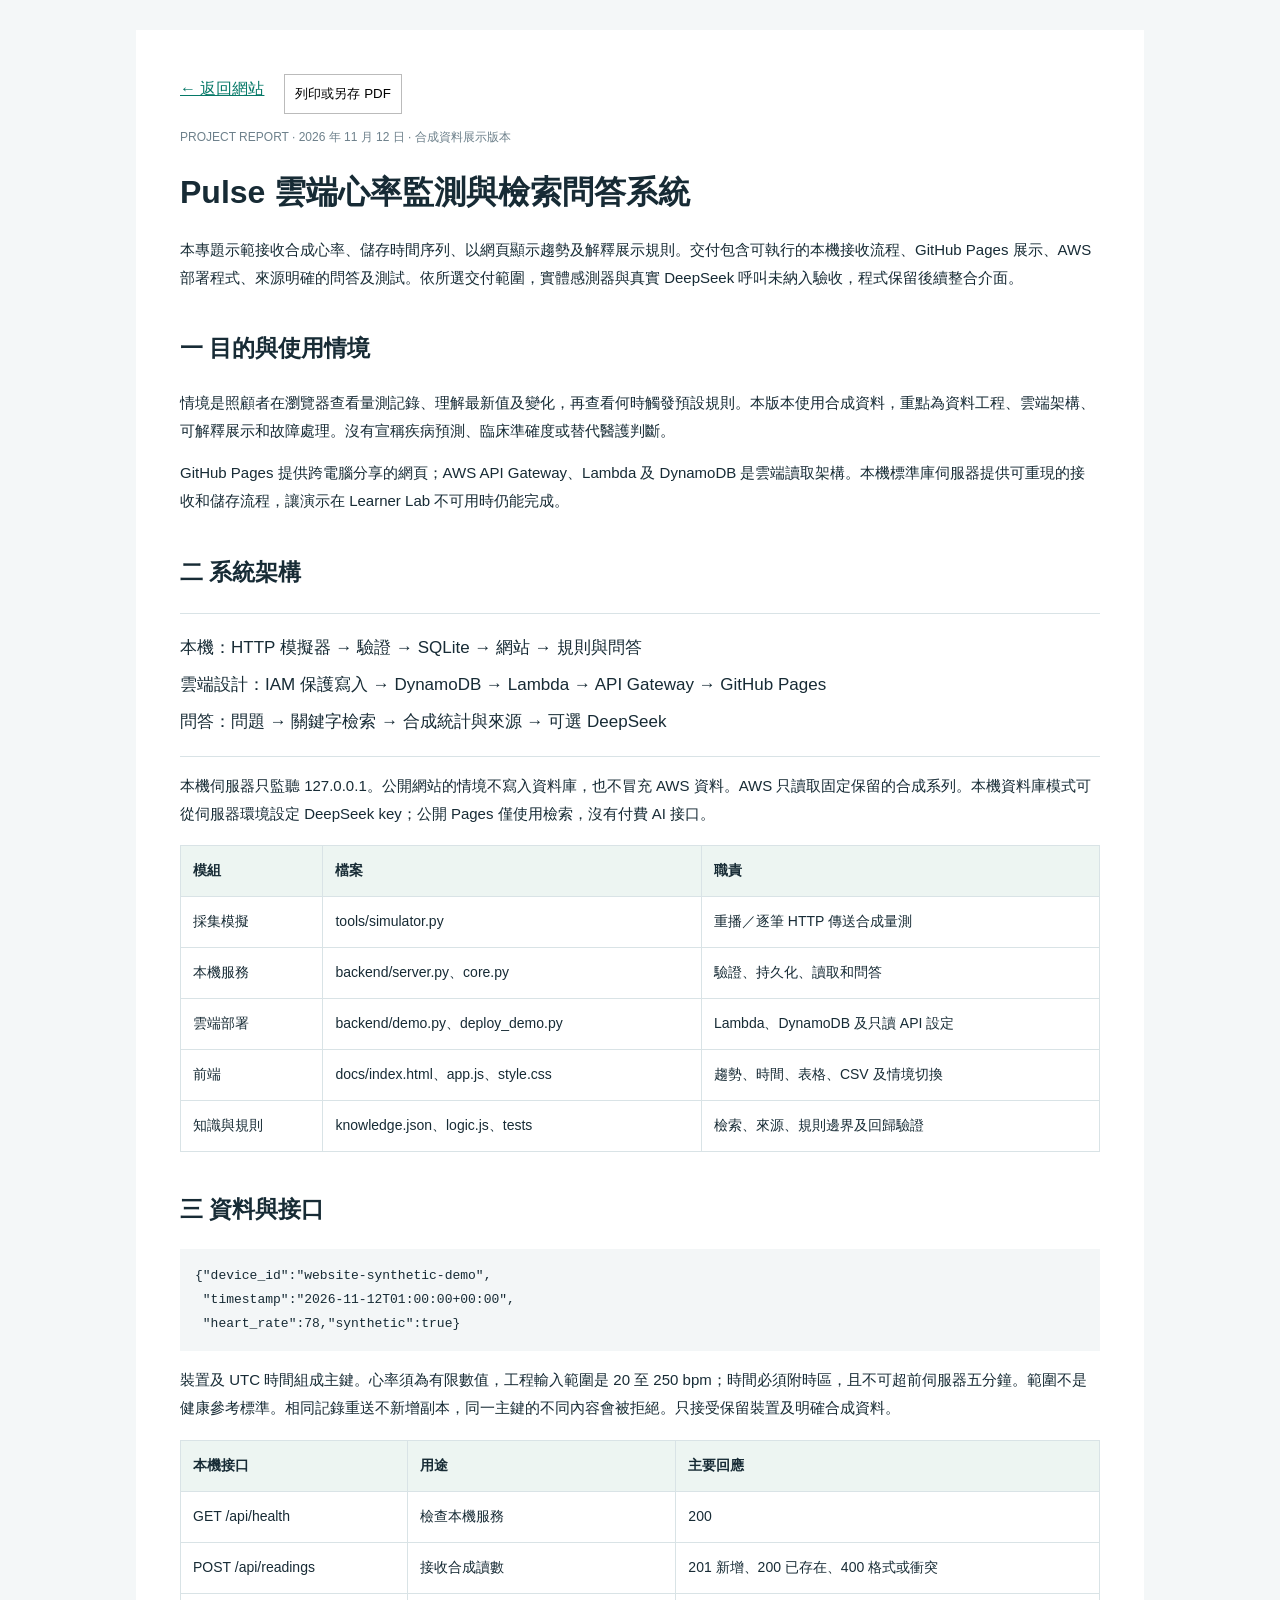
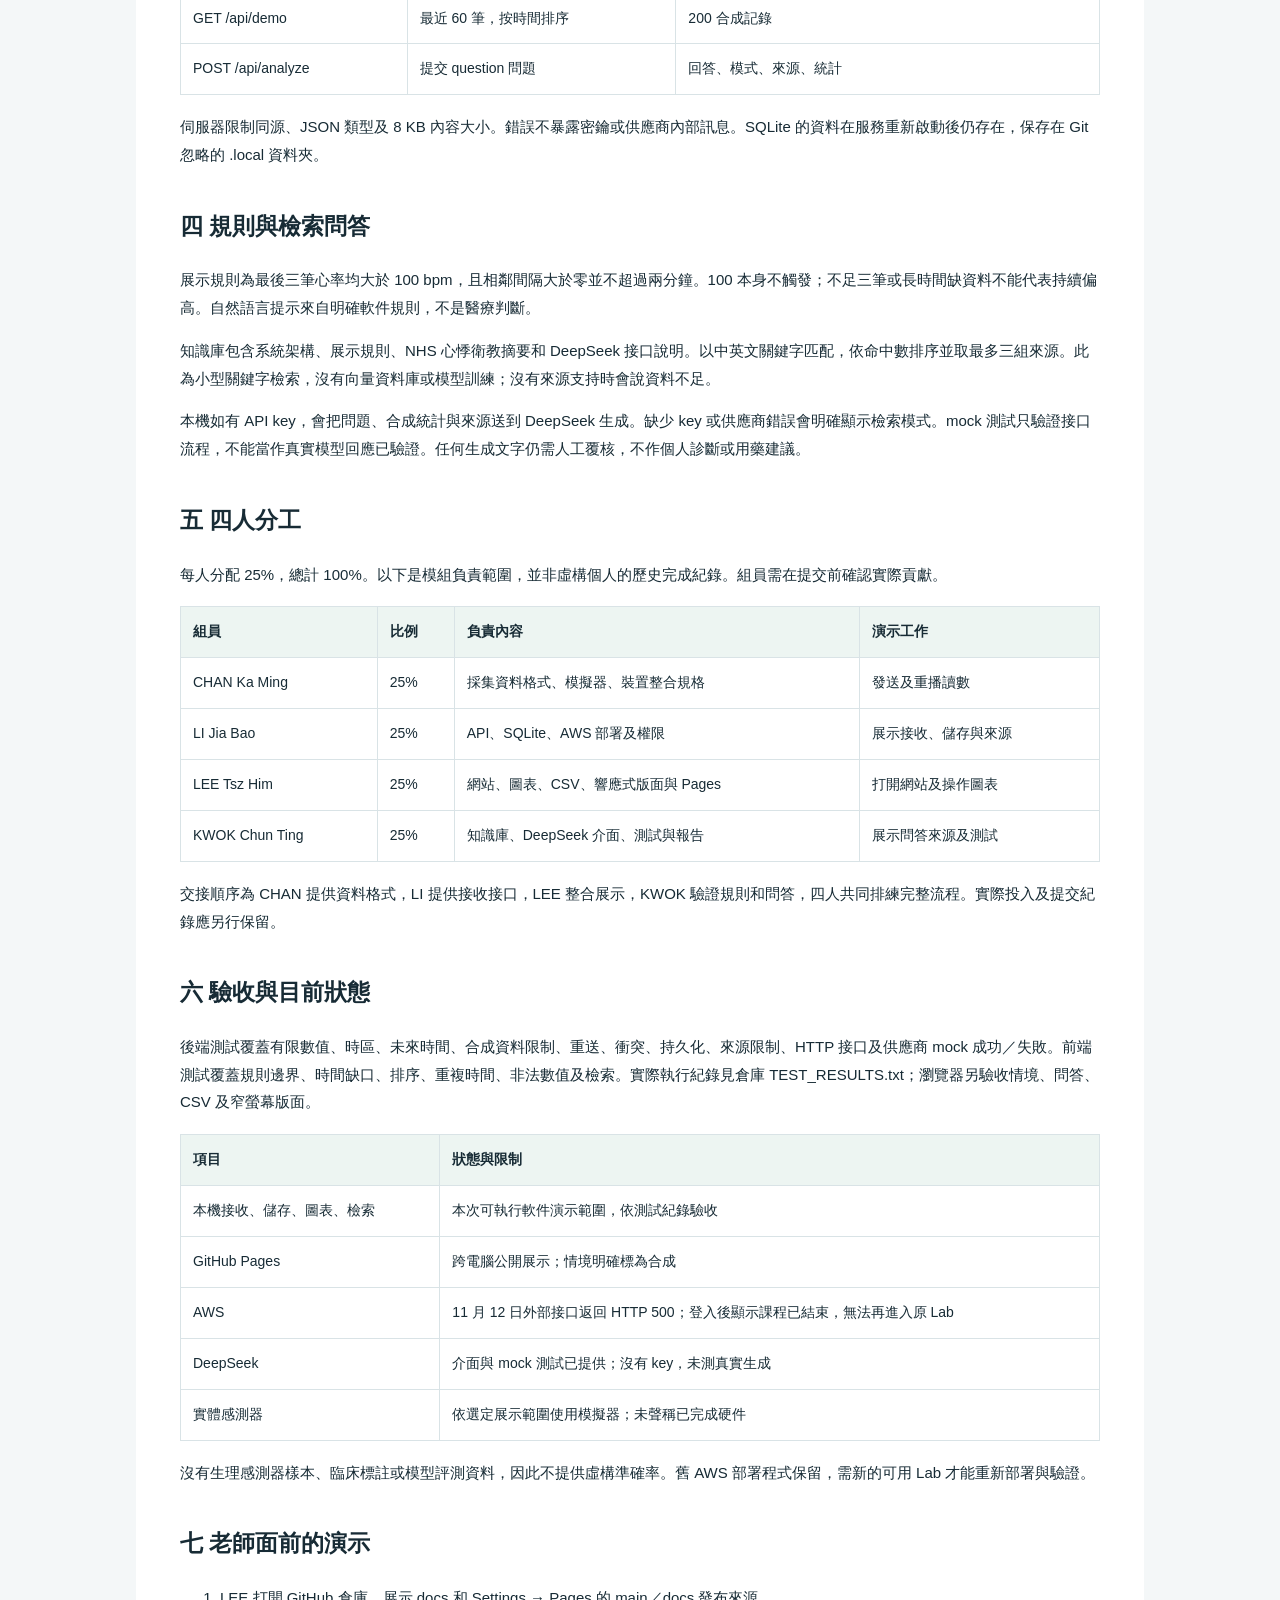
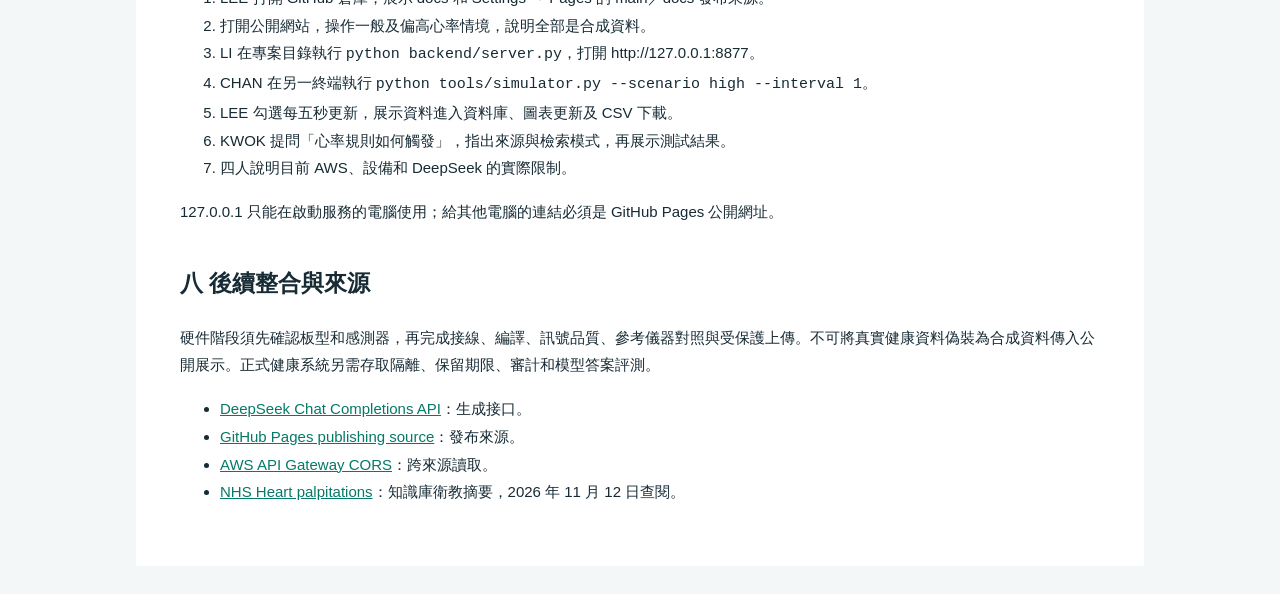
==== docs/report.html @ cf03d13d "Complete synthetic demo pipeline, retrieval assistant, tests and equal team allocation" ====
<!doctype html><html lang="zh-Hant"><head><meta charset="utf-8"><meta name="viewport" content="width=device-width,initial-scale=1"><title>Pulse 專題報告與四人分工</title><link rel="icon" href="favicon.svg"><style>
body{font-family:'Segoe UI','Microsoft JhengHei',sans-serif;color:#172b35;line-height:1.85;margin:0;background:#f4f7f8}main{max-width:920px;margin:30px auto;background:#fff;padding:44px}h1{font-size:32px;line-height:1.4}h2{font-size:23px;margin-top:36px}a{color:#067968}table{border-collapse:collapse;width:100%;font-size:14px;margin:18px 0}td,th{border:1px solid #d9e3e6;padding:12px;text-align:left;vertical-align:top}th{background:#edf5f2}pre{background:#f3f6f7;padding:15px;white-space:pre-wrap;overflow-wrap:anywhere}p,li{font-size:15px}.small{font-size:12px;color:#6d808b}.flow{font-size:17px;line-height:2.2;border-block:1px solid #d9e3e6;padding:15px 0}.actions{display:flex;gap:20px}button{padding:10px;border:1px solid #bbb;background:white;cursor:pointer}@media(max-width:600px){main{margin:0;padding:24px}table{font-size:12px}td,th{padding:7px}}@media print{body{background:white}main{margin:0;padding:0;max-width:none}.actions{display:none}h2,h3{break-after:avoid}tr,pre{break-inside:avoid}a{color:inherit}@page{size:A4;margin:18mm}}
</style></head><body><main><div class="actions"><a href="./">← 返回網站</a><button onclick="window.print()">列印或另存 PDF</button></div><p class="small">PROJECT REPORT · 2026 年 11 月 12 日 · 合成資料展示版本</p><h1>Pulse 雲端心率監測與檢索問答系統</h1><p>本專題示範接收合成心率、儲存時間序列、以網頁顯示趨勢及解釋展示規則。交付包含可執行的本機接收流程、GitHub Pages 展示、AWS 部署程式、來源明確的問答及測試。依所選交付範圍，實體感測器與真實 DeepSeek 呼叫未納入驗收，程式保留後續整合介面。</p>
<h2>一 目的與使用情境</h2><p>情境是照顧者在瀏覽器查看量測記錄、理解最新值及變化，再查看何時觸發預設規則。本版本使用合成資料，重點為資料工程、雲端架構、可解釋展示和故障處理。沒有宣稱疾病預測、臨床準確度或替代醫護判斷。</p><p>GitHub Pages 提供跨電腦分享的網頁；AWS API Gateway、Lambda 及 DynamoDB 是雲端讀取架構。本機標準庫伺服器提供可重現的接收和儲存流程，讓演示在 Learner Lab 不可用時仍能完成。</p>
<h2 id="architecture">二 系統架構</h2><div class="flow">本機：HTTP 模擬器 → 驗證 → SQLite → 網站 → 規則與問答<br>雲端設計：IAM 保護寫入 → DynamoDB → Lambda → API Gateway → GitHub Pages<br>問答：問題 → 關鍵字檢索 → 合成統計與來源 → 可選 DeepSeek</div><p>本機伺服器只監聽 127.0.0.1。公開網站的情境不寫入資料庫，也不冒充 AWS 資料。AWS 只讀取固定保留的合成系列。本機資料庫模式可從伺服器環境設定 DeepSeek key；公開 Pages 僅使用檢索，沒有付費 AI 接口。</p><table><thead><tr><th>模組</th><th>檔案</th><th>職責</th></tr></thead><tbody><tr><td>採集模擬</td><td>tools/simulator.py</td><td>重播／逐筆 HTTP 傳送合成量測</td></tr><tr><td>本機服務</td><td>backend/server.py、core.py</td><td>驗證、持久化、讀取和問答</td></tr><tr><td>雲端部署</td><td>backend/demo.py、deploy_demo.py</td><td>Lambda、DynamoDB 及只讀 API 設定</td></tr><tr><td>前端</td><td>docs/index.html、app.js、style.css</td><td>趨勢、時間、表格、CSV 及情境切換</td></tr><tr><td>知識與規則</td><td>knowledge.json、logic.js、tests</td><td>檢索、來源、規則邊界及回歸驗證</td></tr></tbody></table>
<h2>三 資料與接口</h2><pre>{"device_id":"website-synthetic-demo",
 "timestamp":"2026-11-12T01:00:00+00:00",
 "heart_rate":78,"synthetic":true}</pre><p>裝置及 UTC 時間組成主鍵。心率須為有限數值，工程輸入範圍是 20 至 250 bpm；時間必須附時區，且不可超前伺服器五分鐘。範圍不是健康參考標準。相同記錄重送不新增副本，同一主鍵的不同內容會被拒絕。只接受保留裝置及明確合成資料。</p><table><thead><tr><th>本機接口</th><th>用途</th><th>主要回應</th></tr></thead><tbody><tr><td>GET /api/health</td><td>檢查本機服務</td><td>200</td></tr><tr><td>POST /api/readings</td><td>接收合成讀數</td><td>201 新增、200 已存在、400 格式或衝突</td></tr><tr><td>GET /api/demo</td><td>最近 60 筆，按時間排序</td><td>200 合成記錄</td></tr><tr><td>POST /api/analyze</td><td>提交 question 問題</td><td>回答、模式、來源、統計</td></tr></tbody></table><p>伺服器限制同源、JSON 類型及 8 KB 內容大小。錯誤不暴露密鑰或供應商內部訊息。SQLite 的資料在服務重新啟動後仍存在，保存在 Git 忽略的 .local 資料夾。</p>
<h2 id="rules">四 規則與檢索問答</h2><p>展示規則為最後三筆心率均大於 100 bpm，且相鄰間隔大於零並不超過兩分鐘。100 本身不觸發；不足三筆或長時間缺資料不能代表持續偏高。自然語言提示來自明確軟件規則，不是醫療判斷。</p><p>知識庫包含系統架構、展示規則、NHS 心悸衛教摘要和 DeepSeek 接口說明。以中英文關鍵字匹配，依命中數排序並取最多三組來源。此為小型關鍵字檢索，沒有向量資料庫或模型訓練；沒有來源支持時會說資料不足。</p><p>本機如有 API key，會把問題、合成統計與來源送到 DeepSeek 生成。缺少 key 或供應商錯誤會明確顯示檢索模式。mock 測試只驗證接口流程，不能當作真實模型回應已驗證。任何生成文字仍需人工覆核，不作個人診斷或用藥建議。</p>
<h2>五 四人分工</h2><p>每人分配 25%，總計 100%。以下是模組負責範圍，並非虛構個人的歷史完成紀錄。組員需在提交前確認實際貢獻。</p><table><thead><tr><th>組員</th><th>比例</th><th>負責內容</th><th>演示工作</th></tr></thead><tbody><tr><td>CHAN Ka Ming</td><td>25%</td><td>採集資料格式、模擬器、裝置整合規格</td><td>發送及重播讀數</td></tr><tr><td>LI Jia Bao</td><td>25%</td><td>API、SQLite、AWS 部署及權限</td><td>展示接收、儲存與來源</td></tr><tr><td>LEE Tsz Him</td><td>25%</td><td>網站、圖表、CSV、響應式版面與 Pages</td><td>打開網站及操作圖表</td></tr><tr><td>KWOK Chun Ting</td><td>25%</td><td>知識庫、DeepSeek 介面、測試與報告</td><td>展示問答來源及測試</td></tr></tbody></table><p>交接順序為 CHAN 提供資料格式，LI 提供接收接口，LEE 整合展示，KWOK 驗證規則和問答，四人共同排練完整流程。實際投入及提交紀錄應另行保留。</p>
<h2>六 驗收與目前狀態</h2><p>後端測試覆蓋有限數值、時區、未來時間、合成資料限制、重送、衝突、持久化、來源限制、HTTP 接口及供應商 mock 成功／失敗。前端測試覆蓋規則邊界、時間缺口、排序、重複時間、非法數值及檢索。實際執行紀錄見倉庫 TEST_RESULTS.txt；瀏覽器另驗收情境、問答、CSV 及窄螢幕版面。</p><table><thead><tr><th>項目</th><th>狀態與限制</th></tr></thead><tbody><tr><td>本機接收、儲存、圖表、檢索</td><td>本次可執行軟件演示範圍，依測試紀錄驗收</td></tr><tr><td>GitHub Pages</td><td>跨電腦公開展示；情境明確標為合成</td></tr><tr><td>AWS</td><td>11 月 12 日外部接口返回 HTTP 500；登入後顯示課程已結束，無法再進入原 Lab</td></tr><tr><td>DeepSeek</td><td>介面與 mock 測試已提供；沒有 key，未測真實生成</td></tr><tr><td>實體感測器</td><td>依選定展示範圍使用模擬器；未聲稱已完成硬件</td></tr></tbody></table><p>沒有生理感測器樣本、臨床標註或模型評測資料，因此不提供虛構準確率。舊 AWS 部署程式保留，需新的可用 Lab 才能重新部署與驗證。</p>
<h2>七 老師面前的演示</h2><ol><li>LEE 打開 GitHub 倉庫，展示 docs 和 Settings → Pages 的 main／docs 發布來源。</li><li>打開公開網站，操作一般及偏高心率情境，說明全部是合成資料。</li><li>LI 在專案目錄執行 <code>python backend/server.py</code>，打開 http://127.0.0.1:8877。</li><li>CHAN 在另一終端執行 <code>python tools/simulator.py --scenario high --interval 1</code>。</li><li>LEE 勾選每五秒更新，展示資料進入資料庫、圖表更新及 CSV 下載。</li><li>KWOK 提問「心率規則如何觸發」，指出來源與檢索模式，再展示測試結果。</li><li>四人說明目前 AWS、設備和 DeepSeek 的實際限制。</li></ol><p>127.0.0.1 只能在啟動服務的電腦使用；給其他電腦的連結必須是 GitHub Pages 公開網址。</p>
<h2>八 後續整合與來源</h2><p>硬件階段須先確認板型和感測器，再完成接線、編譯、訊號品質、參考儀器對照與受保護上傳。不可將真實健康資料偽裝為合成資料傳入公開展示。正式健康系統另需存取隔離、保留期限、審計和模型答案評測。</p><ul><li><a href="https://api-docs.deepseek.com/api/create-chat-completion/">DeepSeek Chat Completions API</a>：生成接口。</li><li><a href="https://docs.github.com/en/pages/getting-started-with-github-pages/configuring-a-publishing-source-for-your-github-pages-site">GitHub Pages publishing source</a>：發布來源。</li><li><a href="https://docs.aws.amazon.com/apigateway/latest/developerguide/how-to-cors.html">AWS API Gateway CORS</a>：跨來源讀取。</li><li><a href="https://www.nhs.uk/symptoms/heart-palpitations/">NHS Heart palpitations</a>：知識庫衛教摘要，2026 年 11 月 12 日查閱。</li></ul></main></body></html>
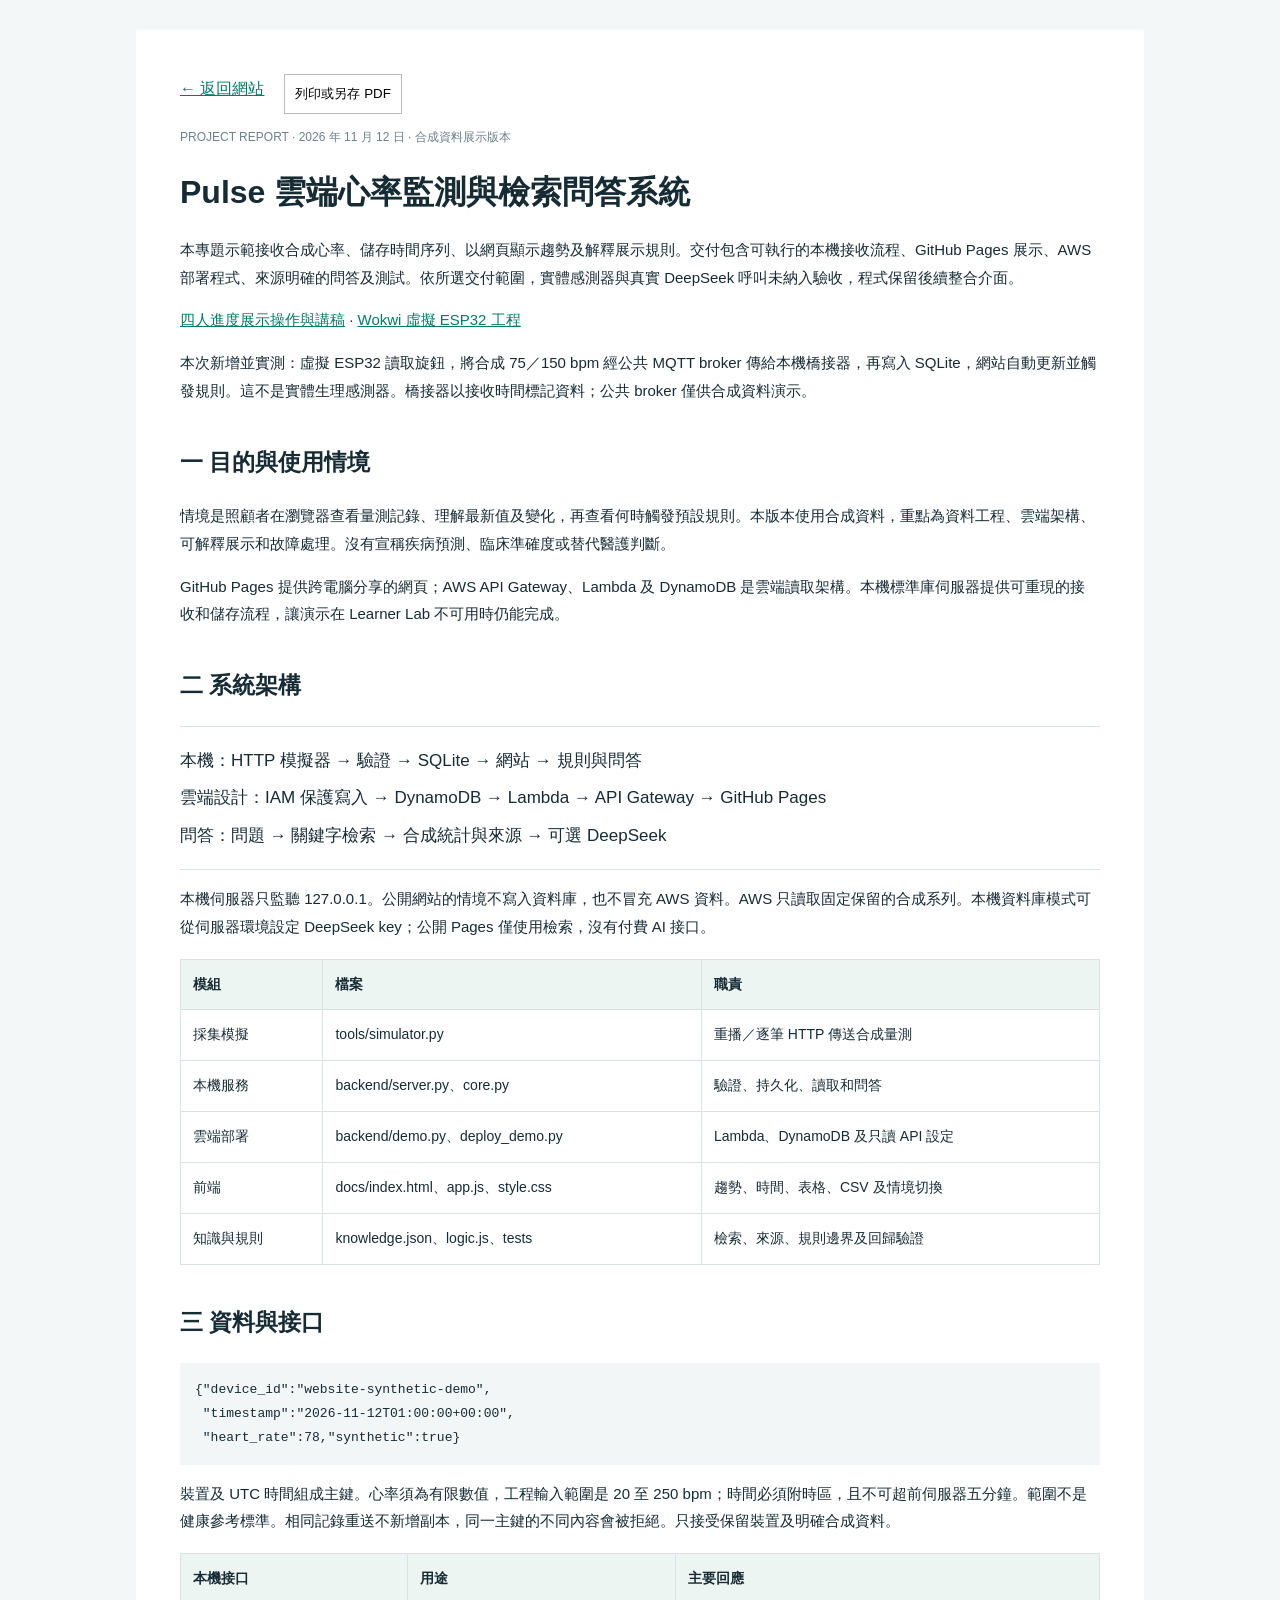
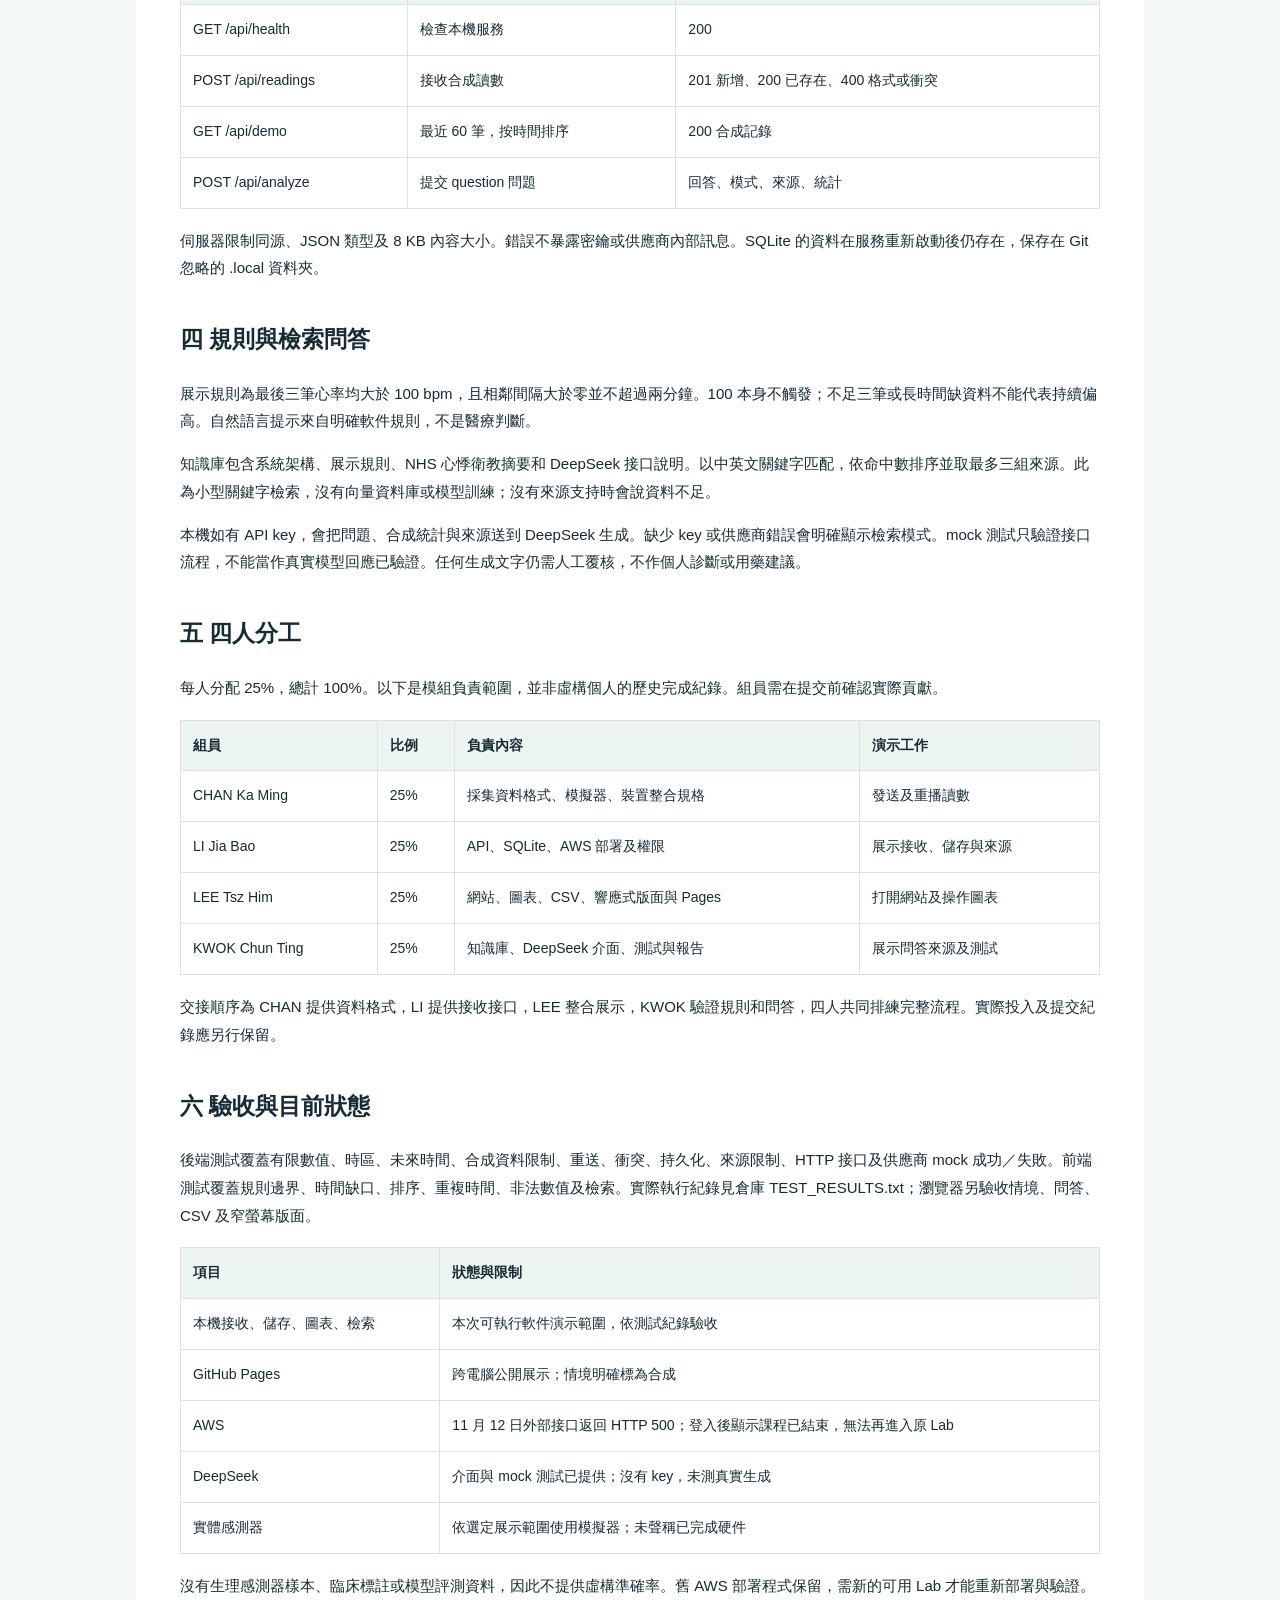
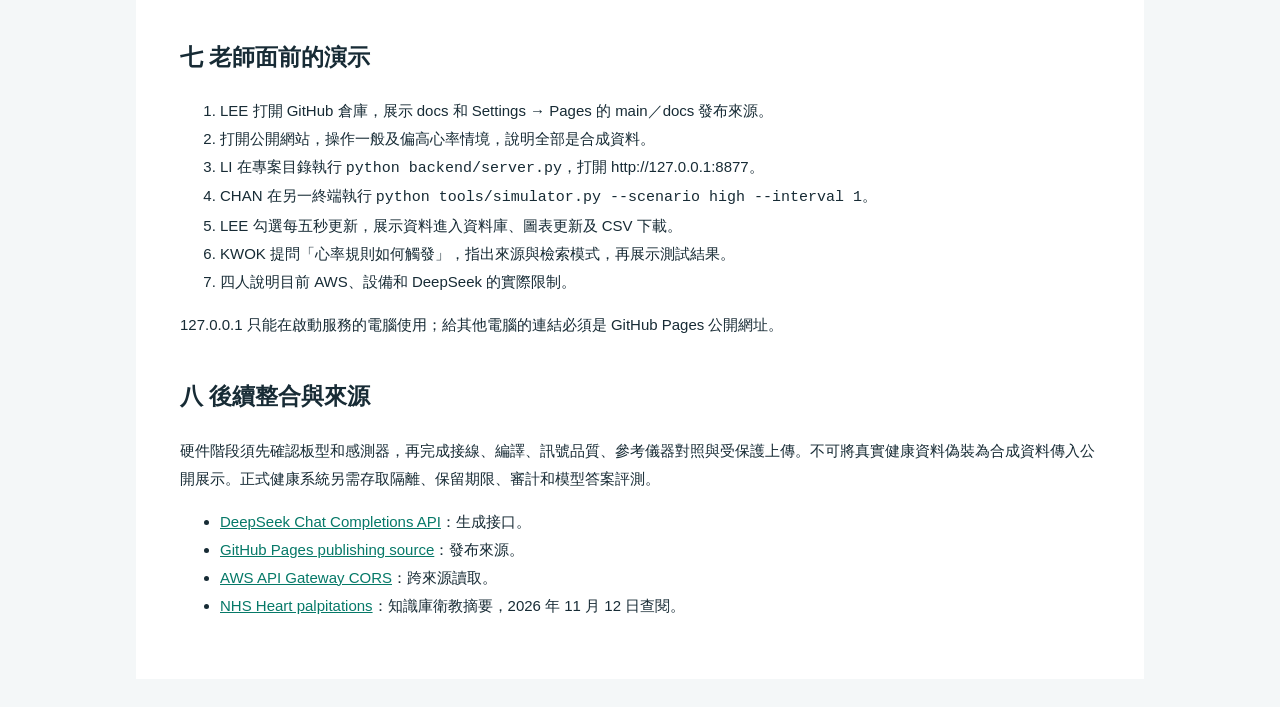
==== commit 028e9bf6: "Connect verified Wokwi ESP32 via MQTT and add four-member live rehearsal" ====
--- a/docs/report.html
+++ b/docs/report.html
@@ -1,13 +1,13 @@
-<!doctype html><html lang="zh-Hant"><head><meta charset="utf-8"><meta name="viewport" content="width=device-width,initial-scale=1"><title>Pulse 專題報告與四人分工</title><link rel="icon" href="favicon.svg"><style>
-body{font-family:'Segoe UI','Microsoft JhengHei',sans-serif;color:#172b35;line-height:1.85;margin:0;background:#f4f7f8}main{max-width:920px;margin:30px auto;background:#fff;padding:44px}h1{font-size:32px;line-height:1.4}h2{font-size:23px;margin-top:36px}a{color:#067968}table{border-collapse:collapse;width:100%;font-size:14px;margin:18px 0}td,th{border:1px solid #d9e3e6;padding:12px;text-align:left;vertical-align:top}th{background:#edf5f2}pre{background:#f3f6f7;padding:15px;white-space:pre-wrap;overflow-wrap:anywhere}p,li{font-size:15px}.small{font-size:12px;color:#6d808b}.flow{font-size:17px;line-height:2.2;border-block:1px solid #d9e3e6;padding:15px 0}.actions{display:flex;gap:20px}button{padding:10px;border:1px solid #bbb;background:white;cursor:pointer}@media(max-width:600px){main{margin:0;padding:24px}table{font-size:12px}td,th{padding:7px}}@media print{body{background:white}main{margin:0;padding:0;max-width:none}.actions{display:none}h2,h3{break-after:avoid}tr,pre{break-inside:avoid}a{color:inherit}@page{size:A4;margin:18mm}}
-</style></head><body><main><div class="actions"><a href="./">← 返回網站</a><button onclick="window.print()">列印或另存 PDF</button></div><p class="small">PROJECT REPORT · 2026 年 11 月 12 日 · 合成資料展示版本</p><h1>Pulse 雲端心率監測與檢索問答系統</h1><p>本專題示範接收合成心率、儲存時間序列、以網頁顯示趨勢及解釋展示規則。交付包含可執行的本機接收流程、GitHub Pages 展示、AWS 部署程式、來源明確的問答及測試。依所選交付範圍，實體感測器與真實 DeepSeek 呼叫未納入驗收，程式保留後續整合介面。</p>
-<h2>一 目的與使用情境</h2><p>情境是照顧者在瀏覽器查看量測記錄、理解最新值及變化，再查看何時觸發預設規則。本版本使用合成資料，重點為資料工程、雲端架構、可解釋展示和故障處理。沒有宣稱疾病預測、臨床準確度或替代醫護判斷。</p><p>GitHub Pages 提供跨電腦分享的網頁；AWS API Gateway、Lambda 及 DynamoDB 是雲端讀取架構。本機標準庫伺服器提供可重現的接收和儲存流程，讓演示在 Learner Lab 不可用時仍能完成。</p>
-<h2 id="architecture">二 系統架構</h2><div class="flow">本機：HTTP 模擬器 → 驗證 → SQLite → 網站 → 規則與問答<br>雲端設計：IAM 保護寫入 → DynamoDB → Lambda → API Gateway → GitHub Pages<br>問答：問題 → 關鍵字檢索 → 合成統計與來源 → 可選 DeepSeek</div><p>本機伺服器只監聽 127.0.0.1。公開網站的情境不寫入資料庫，也不冒充 AWS 資料。AWS 只讀取固定保留的合成系列。本機資料庫模式可從伺服器環境設定 DeepSeek key；公開 Pages 僅使用檢索，沒有付費 AI 接口。</p><table><thead><tr><th>模組</th><th>檔案</th><th>職責</th></tr></thead><tbody><tr><td>採集模擬</td><td>tools/simulator.py</td><td>重播／逐筆 HTTP 傳送合成量測</td></tr><tr><td>本機服務</td><td>backend/server.py、core.py</td><td>驗證、持久化、讀取和問答</td></tr><tr><td>雲端部署</td><td>backend/demo.py、deploy_demo.py</td><td>Lambda、DynamoDB 及只讀 API 設定</td></tr><tr><td>前端</td><td>docs/index.html、app.js、style.css</td><td>趨勢、時間、表格、CSV 及情境切換</td></tr><tr><td>知識與規則</td><td>knowledge.json、logic.js、tests</td><td>檢索、來源、規則邊界及回歸驗證</td></tr></tbody></table>
-<h2>三 資料與接口</h2><pre>{"device_id":"website-synthetic-demo",
- "timestamp":"2026-11-12T01:00:00+00:00",
- "heart_rate":78,"synthetic":true}</pre><p>裝置及 UTC 時間組成主鍵。心率須為有限數值，工程輸入範圍是 20 至 250 bpm；時間必須附時區，且不可超前伺服器五分鐘。範圍不是健康參考標準。相同記錄重送不新增副本，同一主鍵的不同內容會被拒絕。只接受保留裝置及明確合成資料。</p><table><thead><tr><th>本機接口</th><th>用途</th><th>主要回應</th></tr></thead><tbody><tr><td>GET /api/health</td><td>檢查本機服務</td><td>200</td></tr><tr><td>POST /api/readings</td><td>接收合成讀數</td><td>201 新增、200 已存在、400 格式或衝突</td></tr><tr><td>GET /api/demo</td><td>最近 60 筆，按時間排序</td><td>200 合成記錄</td></tr><tr><td>POST /api/analyze</td><td>提交 question 問題</td><td>回答、模式、來源、統計</td></tr></tbody></table><p>伺服器限制同源、JSON 類型及 8 KB 內容大小。錯誤不暴露密鑰或供應商內部訊息。SQLite 的資料在服務重新啟動後仍存在，保存在 Git 忽略的 .local 資料夾。</p>
-<h2 id="rules">四 規則與檢索問答</h2><p>展示規則為最後三筆心率均大於 100 bpm，且相鄰間隔大於零並不超過兩分鐘。100 本身不觸發；不足三筆或長時間缺資料不能代表持續偏高。自然語言提示來自明確軟件規則，不是醫療判斷。</p><p>知識庫包含系統架構、展示規則、NHS 心悸衛教摘要和 DeepSeek 接口說明。以中英文關鍵字匹配，依命中數排序並取最多三組來源。此為小型關鍵字檢索，沒有向量資料庫或模型訓練；沒有來源支持時會說資料不足。</p><p>本機如有 API key，會把問題、合成統計與來源送到 DeepSeek 生成。缺少 key 或供應商錯誤會明確顯示檢索模式。mock 測試只驗證接口流程，不能當作真實模型回應已驗證。任何生成文字仍需人工覆核，不作個人診斷或用藥建議。</p>
-<h2>五 四人分工</h2><p>每人分配 25%，總計 100%。以下是模組負責範圍，並非虛構個人的歷史完成紀錄。組員需在提交前確認實際貢獻。</p><table><thead><tr><th>組員</th><th>比例</th><th>負責內容</th><th>演示工作</th></tr></thead><tbody><tr><td>CHAN Ka Ming</td><td>25%</td><td>採集資料格式、模擬器、裝置整合規格</td><td>發送及重播讀數</td></tr><tr><td>LI Jia Bao</td><td>25%</td><td>API、SQLite、AWS 部署及權限</td><td>展示接收、儲存與來源</td></tr><tr><td>LEE Tsz Him</td><td>25%</td><td>網站、圖表、CSV、響應式版面與 Pages</td><td>打開網站及操作圖表</td></tr><tr><td>KWOK Chun Ting</td><td>25%</td><td>知識庫、DeepSeek 介面、測試與報告</td><td>展示問答來源及測試</td></tr></tbody></table><p>交接順序為 CHAN 提供資料格式，LI 提供接收接口，LEE 整合展示，KWOK 驗證規則和問答，四人共同排練完整流程。實際投入及提交紀錄應另行保留。</p>
-<h2>六 驗收與目前狀態</h2><p>後端測試覆蓋有限數值、時區、未來時間、合成資料限制、重送、衝突、持久化、來源限制、HTTP 接口及供應商 mock 成功／失敗。前端測試覆蓋規則邊界、時間缺口、排序、重複時間、非法數值及檢索。實際執行紀錄見倉庫 TEST_RESULTS.txt；瀏覽器另驗收情境、問答、CSV 及窄螢幕版面。</p><table><thead><tr><th>項目</th><th>狀態與限制</th></tr></thead><tbody><tr><td>本機接收、儲存、圖表、檢索</td><td>本次可執行軟件演示範圍，依測試紀錄驗收</td></tr><tr><td>GitHub Pages</td><td>跨電腦公開展示；情境明確標為合成</td></tr><tr><td>AWS</td><td>11 月 12 日外部接口返回 HTTP 500；登入後顯示課程已結束，無法再進入原 Lab</td></tr><tr><td>DeepSeek</td><td>介面與 mock 測試已提供；沒有 key，未測真實生成</td></tr><tr><td>實體感測器</td><td>依選定展示範圍使用模擬器；未聲稱已完成硬件</td></tr></tbody></table><p>沒有生理感測器樣本、臨床標註或模型評測資料，因此不提供虛構準確率。舊 AWS 部署程式保留，需新的可用 Lab 才能重新部署與驗證。</p>
-<h2>七 老師面前的演示</h2><ol><li>LEE 打開 GitHub 倉庫，展示 docs 和 Settings → Pages 的 main／docs 發布來源。</li><li>打開公開網站，操作一般及偏高心率情境，說明全部是合成資料。</li><li>LI 在專案目錄執行 <code>python backend/server.py</code>，打開 http://127.0.0.1:8877。</li><li>CHAN 在另一終端執行 <code>python tools/simulator.py --scenario high --interval 1</code>。</li><li>LEE 勾選每五秒更新，展示資料進入資料庫、圖表更新及 CSV 下載。</li><li>KWOK 提問「心率規則如何觸發」，指出來源與檢索模式，再展示測試結果。</li><li>四人說明目前 AWS、設備和 DeepSeek 的實際限制。</li></ol><p>127.0.0.1 只能在啟動服務的電腦使用；給其他電腦的連結必須是 GitHub Pages 公開網址。</p>
-<h2>八 後續整合與來源</h2><p>硬件階段須先確認板型和感測器，再完成接線、編譯、訊號品質、參考儀器對照與受保護上傳。不可將真實健康資料偽裝為合成資料傳入公開展示。正式健康系統另需存取隔離、保留期限、審計和模型答案評測。</p><ul><li><a href="https://api-docs.deepseek.com/api/create-chat-completion/">DeepSeek Chat Completions API</a>：生成接口。</li><li><a href="https://docs.github.com/en/pages/getting-started-with-github-pages/configuring-a-publishing-source-for-your-github-pages-site">GitHub Pages publishing source</a>：發布來源。</li><li><a href="https://docs.aws.amazon.com/apigateway/latest/developerguide/how-to-cors.html">AWS API Gateway CORS</a>：跨來源讀取。</li><li><a href="https://www.nhs.uk/symptoms/heart-palpitations/">NHS Heart palpitations</a>：知識庫衛教摘要，2026 年 11 月 12 日查閱。</li></ul></main></body></html>
+<!doctype html><html lang="zh-Hant"><head><meta charset="utf-8"><meta name="viewport" content="width=device-width,initial-scale=1"><title>Pulse 專題報告與四人分工</title><link rel="icon" href="favicon.svg"><style>
+body{font-family:'Segoe UI','Microsoft JhengHei',sans-serif;color:#172b35;line-height:1.85;margin:0;background:#f4f7f8}main{max-width:920px;margin:30px auto;background:#fff;padding:44px}h1{font-size:32px;line-height:1.4}h2{font-size:23px;margin-top:36px}a{color:#067968}table{border-collapse:collapse;width:100%;font-size:14px;margin:18px 0}td,th{border:1px solid #d9e3e6;padding:12px;text-align:left;vertical-align:top}th{background:#edf5f2}pre{background:#f3f6f7;padding:15px;white-space:pre-wrap;overflow-wrap:anywhere}p,li{font-size:15px}.small{font-size:12px;color:#6d808b}.flow{font-size:17px;line-height:2.2;border-block:1px solid #d9e3e6;padding:15px 0}.actions{display:flex;gap:20px}button{padding:10px;border:1px solid #bbb;background:white;cursor:pointer}@media(max-width:600px){main{margin:0;padding:24px}table{font-size:12px}td,th{padding:7px}}@media print{body{background:white}main{margin:0;padding:0;max-width:none}.actions{display:none}h2,h3{break-after:avoid}tr,pre{break-inside:avoid}a{color:inherit}@page{size:A4;margin:18mm}}
+</style></head><body><main><div class="actions"><a href="./">← 返回網站</a><button onclick="window.print()">列印或另存 PDF</button></div><p class="small">PROJECT REPORT · 2026 年 11 月 12 日 · 合成資料展示版本</p><h1>Pulse 雲端心率監測與檢索問答系統</h1><p>本專題示範接收合成心率、儲存時間序列、以網頁顯示趨勢及解釋展示規則。交付包含可執行的本機接收流程、GitHub Pages 展示、AWS 部署程式、來源明確的問答及測試。依所選交付範圍，實體感測器與真實 DeepSeek 呼叫未納入驗收，程式保留後續整合介面。</p>
+<p><a href="rehearsal.html">四人進度展示操作與講稿</a> · <a href="https://wokwi.com/projects/480447773460293633">Wokwi 虛擬 ESP32 工程</a></p><p>本次新增並實測：虛擬 ESP32 讀取旋鈕，將合成 75／150 bpm 經公共 MQTT broker 傳給本機橋接器，再寫入 SQLite，網站自動更新並觸發規則。這不是實體生理感測器。橋接器以接收時間標記資料；公共 broker 僅供合成資料演示。</p><h2>一 目的與使用情境</h2><p>情境是照顧者在瀏覽器查看量測記錄、理解最新值及變化，再查看何時觸發預設規則。本版本使用合成資料，重點為資料工程、雲端架構、可解釋展示和故障處理。沒有宣稱疾病預測、臨床準確度或替代醫護判斷。</p><p>GitHub Pages 提供跨電腦分享的網頁；AWS API Gateway、Lambda 及 DynamoDB 是雲端讀取架構。本機標準庫伺服器提供可重現的接收和儲存流程，讓演示在 Learner Lab 不可用時仍能完成。</p>
+<h2 id="architecture">二 系統架構</h2><div class="flow">本機：HTTP 模擬器 → 驗證 → SQLite → 網站 → 規則與問答<br>雲端設計：IAM 保護寫入 → DynamoDB → Lambda → API Gateway → GitHub Pages<br>問答：問題 → 關鍵字檢索 → 合成統計與來源 → 可選 DeepSeek</div><p>本機伺服器只監聽 127.0.0.1。公開網站的情境不寫入資料庫，也不冒充 AWS 資料。AWS 只讀取固定保留的合成系列。本機資料庫模式可從伺服器環境設定 DeepSeek key；公開 Pages 僅使用檢索，沒有付費 AI 接口。</p><table><thead><tr><th>模組</th><th>檔案</th><th>職責</th></tr></thead><tbody><tr><td>採集模擬</td><td>tools/simulator.py</td><td>重播／逐筆 HTTP 傳送合成量測</td></tr><tr><td>本機服務</td><td>backend/server.py、core.py</td><td>驗證、持久化、讀取和問答</td></tr><tr><td>雲端部署</td><td>backend/demo.py、deploy_demo.py</td><td>Lambda、DynamoDB 及只讀 API 設定</td></tr><tr><td>前端</td><td>docs/index.html、app.js、style.css</td><td>趨勢、時間、表格、CSV 及情境切換</td></tr><tr><td>知識與規則</td><td>knowledge.json、logic.js、tests</td><td>檢索、來源、規則邊界及回歸驗證</td></tr></tbody></table>
+<h2>三 資料與接口</h2><pre>{"device_id":"website-synthetic-demo",
+ "timestamp":"2026-11-12T01:00:00+00:00",
+ "heart_rate":78,"synthetic":true}</pre><p>裝置及 UTC 時間組成主鍵。心率須為有限數值，工程輸入範圍是 20 至 250 bpm；時間必須附時區，且不可超前伺服器五分鐘。範圍不是健康參考標準。相同記錄重送不新增副本，同一主鍵的不同內容會被拒絕。只接受保留裝置及明確合成資料。</p><table><thead><tr><th>本機接口</th><th>用途</th><th>主要回應</th></tr></thead><tbody><tr><td>GET /api/health</td><td>檢查本機服務</td><td>200</td></tr><tr><td>POST /api/readings</td><td>接收合成讀數</td><td>201 新增、200 已存在、400 格式或衝突</td></tr><tr><td>GET /api/demo</td><td>最近 60 筆，按時間排序</td><td>200 合成記錄</td></tr><tr><td>POST /api/analyze</td><td>提交 question 問題</td><td>回答、模式、來源、統計</td></tr></tbody></table><p>伺服器限制同源、JSON 類型及 8 KB 內容大小。錯誤不暴露密鑰或供應商內部訊息。SQLite 的資料在服務重新啟動後仍存在，保存在 Git 忽略的 .local 資料夾。</p>
+<h2 id="rules">四 規則與檢索問答</h2><p>展示規則為最後三筆心率均大於 100 bpm，且相鄰間隔大於零並不超過兩分鐘。100 本身不觸發；不足三筆或長時間缺資料不能代表持續偏高。自然語言提示來自明確軟件規則，不是醫療判斷。</p><p>知識庫包含系統架構、展示規則、NHS 心悸衛教摘要和 DeepSeek 接口說明。以中英文關鍵字匹配，依命中數排序並取最多三組來源。此為小型關鍵字檢索，沒有向量資料庫或模型訓練；沒有來源支持時會說資料不足。</p><p>本機如有 API key，會把問題、合成統計與來源送到 DeepSeek 生成。缺少 key 或供應商錯誤會明確顯示檢索模式。mock 測試只驗證接口流程，不能當作真實模型回應已驗證。任何生成文字仍需人工覆核，不作個人診斷或用藥建議。</p>
+<h2>五 四人分工</h2><p>每人分配 25%，總計 100%。以下是模組負責範圍，並非虛構個人的歷史完成紀錄。組員需在提交前確認實際貢獻。</p><table><thead><tr><th>組員</th><th>比例</th><th>負責內容</th><th>演示工作</th></tr></thead><tbody><tr><td>CHAN Ka Ming</td><td>25%</td><td>採集資料格式、模擬器、裝置整合規格</td><td>發送及重播讀數</td></tr><tr><td>LI Jia Bao</td><td>25%</td><td>API、SQLite、AWS 部署及權限</td><td>展示接收、儲存與來源</td></tr><tr><td>LEE Tsz Him</td><td>25%</td><td>網站、圖表、CSV、響應式版面與 Pages</td><td>打開網站及操作圖表</td></tr><tr><td>KWOK Chun Ting</td><td>25%</td><td>知識庫、DeepSeek 介面、測試與報告</td><td>展示問答來源及測試</td></tr></tbody></table><p>交接順序為 CHAN 提供資料格式，LI 提供接收接口，LEE 整合展示，KWOK 驗證規則和問答，四人共同排練完整流程。實際投入及提交紀錄應另行保留。</p>
+<h2>六 驗收與目前狀態</h2><p>後端測試覆蓋有限數值、時區、未來時間、合成資料限制、重送、衝突、持久化、來源限制、HTTP 接口及供應商 mock 成功／失敗。前端測試覆蓋規則邊界、時間缺口、排序、重複時間、非法數值及檢索。實際執行紀錄見倉庫 TEST_RESULTS.txt；瀏覽器另驗收情境、問答、CSV 及窄螢幕版面。</p><table><thead><tr><th>項目</th><th>狀態與限制</th></tr></thead><tbody><tr><td>本機接收、儲存、圖表、檢索</td><td>本次可執行軟件演示範圍，依測試紀錄驗收</td></tr><tr><td>GitHub Pages</td><td>跨電腦公開展示；情境明確標為合成</td></tr><tr><td>AWS</td><td>11 月 12 日外部接口返回 HTTP 500；登入後顯示課程已結束，無法再進入原 Lab</td></tr><tr><td>DeepSeek</td><td>介面與 mock 測試已提供；沒有 key，未測真實生成</td></tr><tr><td>實體感測器</td><td>依選定展示範圍使用模擬器；未聲稱已完成硬件</td></tr></tbody></table><p>沒有生理感測器樣本、臨床標註或模型評測資料，因此不提供虛構準確率。舊 AWS 部署程式保留，需新的可用 Lab 才能重新部署與驗證。</p>
+<h2>七 老師面前的演示</h2><ol><li>LEE 打開 GitHub 倉庫，展示 docs 和 Settings → Pages 的 main／docs 發布來源。</li><li>打開公開網站，操作一般及偏高心率情境，說明全部是合成資料。</li><li>LI 在專案目錄執行 <code>python backend/server.py</code>，打開 http://127.0.0.1:8877。</li><li>CHAN 在另一終端執行 <code>python tools/simulator.py --scenario high --interval 1</code>。</li><li>LEE 勾選每五秒更新，展示資料進入資料庫、圖表更新及 CSV 下載。</li><li>KWOK 提問「心率規則如何觸發」，指出來源與檢索模式，再展示測試結果。</li><li>四人說明目前 AWS、設備和 DeepSeek 的實際限制。</li></ol><p>127.0.0.1 只能在啟動服務的電腦使用；給其他電腦的連結必須是 GitHub Pages 公開網址。</p>
+<h2>八 後續整合與來源</h2><p>硬件階段須先確認板型和感測器，再完成接線、編譯、訊號品質、參考儀器對照與受保護上傳。不可將真實健康資料偽裝為合成資料傳入公開展示。正式健康系統另需存取隔離、保留期限、審計和模型答案評測。</p><ul><li><a href="https://api-docs.deepseek.com/api/create-chat-completion/">DeepSeek Chat Completions API</a>：生成接口。</li><li><a href="https://docs.github.com/en/pages/getting-started-with-github-pages/configuring-a-publishing-source-for-your-github-pages-site">GitHub Pages publishing source</a>：發布來源。</li><li><a href="https://docs.aws.amazon.com/apigateway/latest/developerguide/how-to-cors.html">AWS API Gateway CORS</a>：跨來源讀取。</li><li><a href="https://www.nhs.uk/symptoms/heart-palpitations/">NHS Heart palpitations</a>：知識庫衛教摘要，2026 年 11 月 12 日查閱。</li></ul></main></body></html>
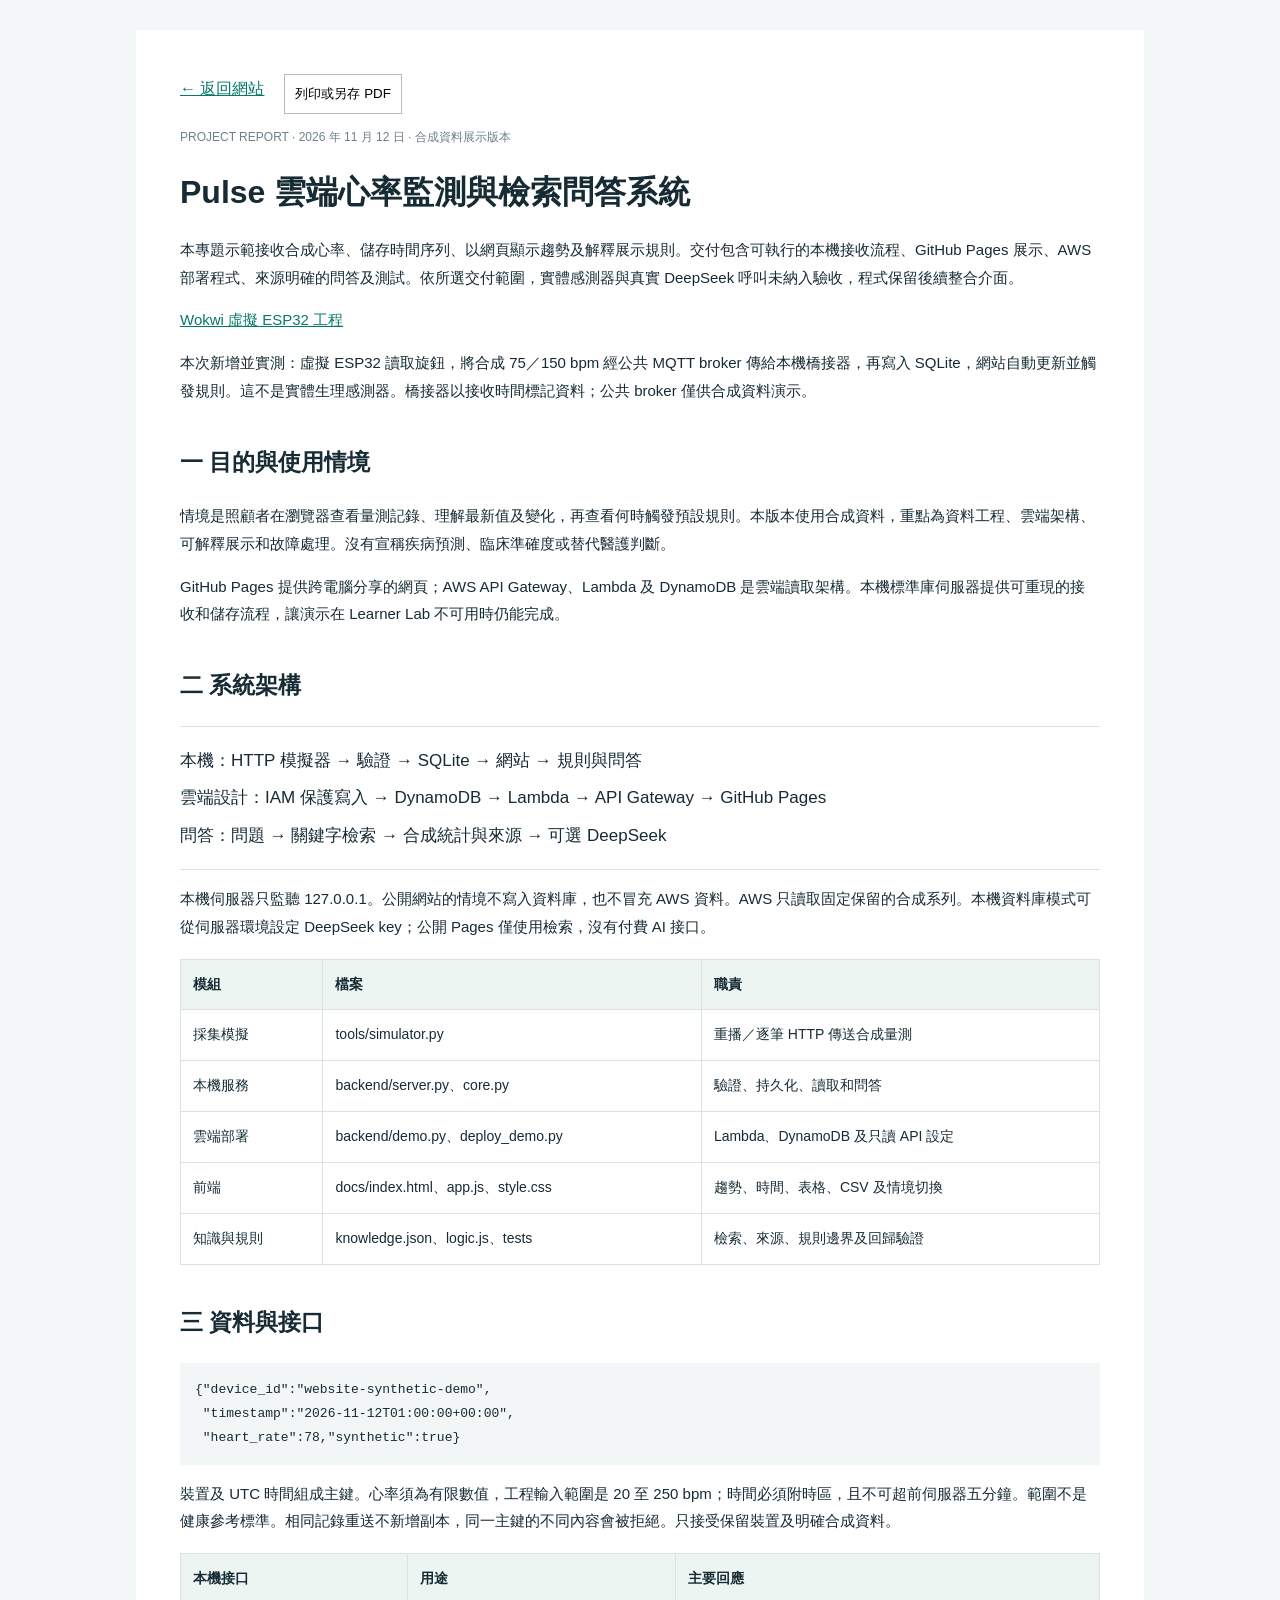
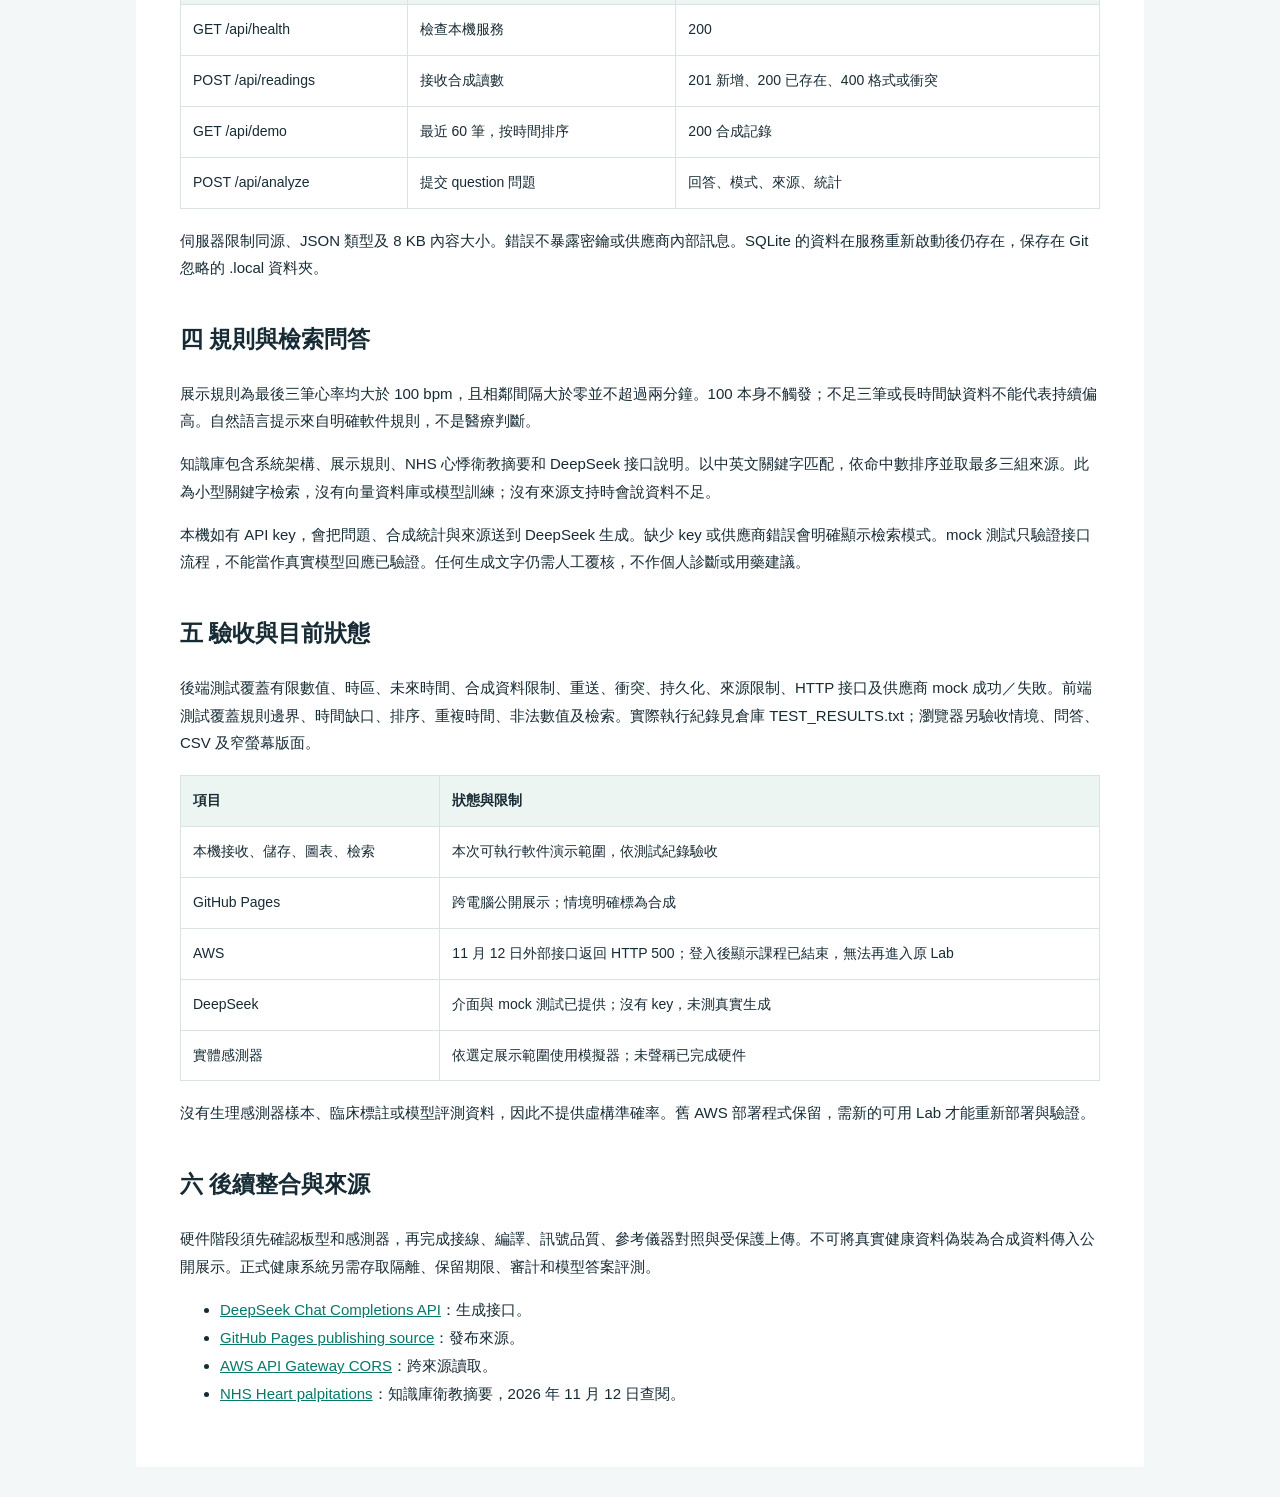
==== commit 2f8325d6: "Remove team allocation and rehearsal material from public website" ====
--- a/docs/report.html
+++ b/docs/report.html
@@ -1,13 +1,11 @@
-<!doctype html><html lang="zh-Hant"><head><meta charset="utf-8"><meta name="viewport" content="width=device-width,initial-scale=1"><title>Pulse 專題報告與四人分工</title><link rel="icon" href="favicon.svg"><style>
+<!doctype html><html lang="zh-Hant"><head><meta charset="utf-8"><meta name="viewport" content="width=device-width,initial-scale=1"><title>Pulse 專題技術報告</title><link rel="icon" href="favicon.svg"><style>
 body{font-family:'Segoe UI','Microsoft JhengHei',sans-serif;color:#172b35;line-height:1.85;margin:0;background:#f4f7f8}main{max-width:920px;margin:30px auto;background:#fff;padding:44px}h1{font-size:32px;line-height:1.4}h2{font-size:23px;margin-top:36px}a{color:#067968}table{border-collapse:collapse;width:100%;font-size:14px;margin:18px 0}td,th{border:1px solid #d9e3e6;padding:12px;text-align:left;vertical-align:top}th{background:#edf5f2}pre{background:#f3f6f7;padding:15px;white-space:pre-wrap;overflow-wrap:anywhere}p,li{font-size:15px}.small{font-size:12px;color:#6d808b}.flow{font-size:17px;line-height:2.2;border-block:1px solid #d9e3e6;padding:15px 0}.actions{display:flex;gap:20px}button{padding:10px;border:1px solid #bbb;background:white;cursor:pointer}@media(max-width:600px){main{margin:0;padding:24px}table{font-size:12px}td,th{padding:7px}}@media print{body{background:white}main{margin:0;padding:0;max-width:none}.actions{display:none}h2,h3{break-after:avoid}tr,pre{break-inside:avoid}a{color:inherit}@page{size:A4;margin:18mm}}
 </style></head><body><main><div class="actions"><a href="./">← 返回網站</a><button onclick="window.print()">列印或另存 PDF</button></div><p class="small">PROJECT REPORT · 2026 年 11 月 12 日 · 合成資料展示版本</p><h1>Pulse 雲端心率監測與檢索問答系統</h1><p>本專題示範接收合成心率、儲存時間序列、以網頁顯示趨勢及解釋展示規則。交付包含可執行的本機接收流程、GitHub Pages 展示、AWS 部署程式、來源明確的問答及測試。依所選交付範圍，實體感測器與真實 DeepSeek 呼叫未納入驗收，程式保留後續整合介面。</p>
-<p><a href="rehearsal.html">四人進度展示操作與講稿</a> · <a href="https://wokwi.com/projects/480447773460293633">Wokwi 虛擬 ESP32 工程</a></p><p>本次新增並實測：虛擬 ESP32 讀取旋鈕，將合成 75／150 bpm 經公共 MQTT broker 傳給本機橋接器，再寫入 SQLite，網站自動更新並觸發規則。這不是實體生理感測器。橋接器以接收時間標記資料；公共 broker 僅供合成資料演示。</p><h2>一 目的與使用情境</h2><p>情境是照顧者在瀏覽器查看量測記錄、理解最新值及變化，再查看何時觸發預設規則。本版本使用合成資料，重點為資料工程、雲端架構、可解釋展示和故障處理。沒有宣稱疾病預測、臨床準確度或替代醫護判斷。</p><p>GitHub Pages 提供跨電腦分享的網頁；AWS API Gateway、Lambda 及 DynamoDB 是雲端讀取架構。本機標準庫伺服器提供可重現的接收和儲存流程，讓演示在 Learner Lab 不可用時仍能完成。</p>
+<p><a href="https://wokwi.com/projects/480447773460293633">Wokwi 虛擬 ESP32 工程</a></p><p>本次新增並實測：虛擬 ESP32 讀取旋鈕，將合成 75／150 bpm 經公共 MQTT broker 傳給本機橋接器，再寫入 SQLite，網站自動更新並觸發規則。這不是實體生理感測器。橋接器以接收時間標記資料；公共 broker 僅供合成資料演示。</p><h2>一 目的與使用情境</h2><p>情境是照顧者在瀏覽器查看量測記錄、理解最新值及變化，再查看何時觸發預設規則。本版本使用合成資料，重點為資料工程、雲端架構、可解釋展示和故障處理。沒有宣稱疾病預測、臨床準確度或替代醫護判斷。</p><p>GitHub Pages 提供跨電腦分享的網頁；AWS API Gateway、Lambda 及 DynamoDB 是雲端讀取架構。本機標準庫伺服器提供可重現的接收和儲存流程，讓演示在 Learner Lab 不可用時仍能完成。</p>
 <h2 id="architecture">二 系統架構</h2><div class="flow">本機：HTTP 模擬器 → 驗證 → SQLite → 網站 → 規則與問答<br>雲端設計：IAM 保護寫入 → DynamoDB → Lambda → API Gateway → GitHub Pages<br>問答：問題 → 關鍵字檢索 → 合成統計與來源 → 可選 DeepSeek</div><p>本機伺服器只監聽 127.0.0.1。公開網站的情境不寫入資料庫，也不冒充 AWS 資料。AWS 只讀取固定保留的合成系列。本機資料庫模式可從伺服器環境設定 DeepSeek key；公開 Pages 僅使用檢索，沒有付費 AI 接口。</p><table><thead><tr><th>模組</th><th>檔案</th><th>職責</th></tr></thead><tbody><tr><td>採集模擬</td><td>tools/simulator.py</td><td>重播／逐筆 HTTP 傳送合成量測</td></tr><tr><td>本機服務</td><td>backend/server.py、core.py</td><td>驗證、持久化、讀取和問答</td></tr><tr><td>雲端部署</td><td>backend/demo.py、deploy_demo.py</td><td>Lambda、DynamoDB 及只讀 API 設定</td></tr><tr><td>前端</td><td>docs/index.html、app.js、style.css</td><td>趨勢、時間、表格、CSV 及情境切換</td></tr><tr><td>知識與規則</td><td>knowledge.json、logic.js、tests</td><td>檢索、來源、規則邊界及回歸驗證</td></tr></tbody></table>
 <h2>三 資料與接口</h2><pre>{"device_id":"website-synthetic-demo",
  "timestamp":"2026-11-12T01:00:00+00:00",
  "heart_rate":78,"synthetic":true}</pre><p>裝置及 UTC 時間組成主鍵。心率須為有限數值，工程輸入範圍是 20 至 250 bpm；時間必須附時區，且不可超前伺服器五分鐘。範圍不是健康參考標準。相同記錄重送不新增副本，同一主鍵的不同內容會被拒絕。只接受保留裝置及明確合成資料。</p><table><thead><tr><th>本機接口</th><th>用途</th><th>主要回應</th></tr></thead><tbody><tr><td>GET /api/health</td><td>檢查本機服務</td><td>200</td></tr><tr><td>POST /api/readings</td><td>接收合成讀數</td><td>201 新增、200 已存在、400 格式或衝突</td></tr><tr><td>GET /api/demo</td><td>最近 60 筆，按時間排序</td><td>200 合成記錄</td></tr><tr><td>POST /api/analyze</td><td>提交 question 問題</td><td>回答、模式、來源、統計</td></tr></tbody></table><p>伺服器限制同源、JSON 類型及 8 KB 內容大小。錯誤不暴露密鑰或供應商內部訊息。SQLite 的資料在服務重新啟動後仍存在，保存在 Git 忽略的 .local 資料夾。</p>
 <h2 id="rules">四 規則與檢索問答</h2><p>展示規則為最後三筆心率均大於 100 bpm，且相鄰間隔大於零並不超過兩分鐘。100 本身不觸發；不足三筆或長時間缺資料不能代表持續偏高。自然語言提示來自明確軟件規則，不是醫療判斷。</p><p>知識庫包含系統架構、展示規則、NHS 心悸衛教摘要和 DeepSeek 接口說明。以中英文關鍵字匹配，依命中數排序並取最多三組來源。此為小型關鍵字檢索，沒有向量資料庫或模型訓練；沒有來源支持時會說資料不足。</p><p>本機如有 API key，會把問題、合成統計與來源送到 DeepSeek 生成。缺少 key 或供應商錯誤會明確顯示檢索模式。mock 測試只驗證接口流程，不能當作真實模型回應已驗證。任何生成文字仍需人工覆核，不作個人診斷或用藥建議。</p>
-<h2>五 四人分工</h2><p>每人分配 25%，總計 100%。以下是模組負責範圍，並非虛構個人的歷史完成紀錄。組員需在提交前確認實際貢獻。</p><table><thead><tr><th>組員</th><th>比例</th><th>負責內容</th><th>演示工作</th></tr></thead><tbody><tr><td>CHAN Ka Ming</td><td>25%</td><td>採集資料格式、模擬器、裝置整合規格</td><td>發送及重播讀數</td></tr><tr><td>LI Jia Bao</td><td>25%</td><td>API、SQLite、AWS 部署及權限</td><td>展示接收、儲存與來源</td></tr><tr><td>LEE Tsz Him</td><td>25%</td><td>網站、圖表、CSV、響應式版面與 Pages</td><td>打開網站及操作圖表</td></tr><tr><td>KWOK Chun Ting</td><td>25%</td><td>知識庫、DeepSeek 介面、測試與報告</td><td>展示問答來源及測試</td></tr></tbody></table><p>交接順序為 CHAN 提供資料格式，LI 提供接收接口，LEE 整合展示，KWOK 驗證規則和問答，四人共同排練完整流程。實際投入及提交紀錄應另行保留。</p>
-<h2>六 驗收與目前狀態</h2><p>後端測試覆蓋有限數值、時區、未來時間、合成資料限制、重送、衝突、持久化、來源限制、HTTP 接口及供應商 mock 成功／失敗。前端測試覆蓋規則邊界、時間缺口、排序、重複時間、非法數值及檢索。實際執行紀錄見倉庫 TEST_RESULTS.txt；瀏覽器另驗收情境、問答、CSV 及窄螢幕版面。</p><table><thead><tr><th>項目</th><th>狀態與限制</th></tr></thead><tbody><tr><td>本機接收、儲存、圖表、檢索</td><td>本次可執行軟件演示範圍，依測試紀錄驗收</td></tr><tr><td>GitHub Pages</td><td>跨電腦公開展示；情境明確標為合成</td></tr><tr><td>AWS</td><td>11 月 12 日外部接口返回 HTTP 500；登入後顯示課程已結束，無法再進入原 Lab</td></tr><tr><td>DeepSeek</td><td>介面與 mock 測試已提供；沒有 key，未測真實生成</td></tr><tr><td>實體感測器</td><td>依選定展示範圍使用模擬器；未聲稱已完成硬件</td></tr></tbody></table><p>沒有生理感測器樣本、臨床標註或模型評測資料，因此不提供虛構準確率。舊 AWS 部署程式保留，需新的可用 Lab 才能重新部署與驗證。</p>
-<h2>七 老師面前的演示</h2><ol><li>LEE 打開 GitHub 倉庫，展示 docs 和 Settings → Pages 的 main／docs 發布來源。</li><li>打開公開網站，操作一般及偏高心率情境，說明全部是合成資料。</li><li>LI 在專案目錄執行 <code>python backend/server.py</code>，打開 http://127.0.0.1:8877。</li><li>CHAN 在另一終端執行 <code>python tools/simulator.py --scenario high --interval 1</code>。</li><li>LEE 勾選每五秒更新，展示資料進入資料庫、圖表更新及 CSV 下載。</li><li>KWOK 提問「心率規則如何觸發」，指出來源與檢索模式，再展示測試結果。</li><li>四人說明目前 AWS、設備和 DeepSeek 的實際限制。</li></ol><p>127.0.0.1 只能在啟動服務的電腦使用；給其他電腦的連結必須是 GitHub Pages 公開網址。</p>
-<h2>八 後續整合與來源</h2><p>硬件階段須先確認板型和感測器，再完成接線、編譯、訊號品質、參考儀器對照與受保護上傳。不可將真實健康資料偽裝為合成資料傳入公開展示。正式健康系統另需存取隔離、保留期限、審計和模型答案評測。</p><ul><li><a href="https://api-docs.deepseek.com/api/create-chat-completion/">DeepSeek Chat Completions API</a>：生成接口。</li><li><a href="https://docs.github.com/en/pages/getting-started-with-github-pages/configuring-a-publishing-source-for-your-github-pages-site">GitHub Pages publishing source</a>：發布來源。</li><li><a href="https://docs.aws.amazon.com/apigateway/latest/developerguide/how-to-cors.html">AWS API Gateway CORS</a>：跨來源讀取。</li><li><a href="https://www.nhs.uk/symptoms/heart-palpitations/">NHS Heart palpitations</a>：知識庫衛教摘要，2026 年 11 月 12 日查閱。</li></ul></main></body></html>
+<h2>五 驗收與目前狀態</h2><p>後端測試覆蓋有限數值、時區、未來時間、合成資料限制、重送、衝突、持久化、來源限制、HTTP 接口及供應商 mock 成功／失敗。前端測試覆蓋規則邊界、時間缺口、排序、重複時間、非法數值及檢索。實際執行紀錄見倉庫 TEST_RESULTS.txt；瀏覽器另驗收情境、問答、CSV 及窄螢幕版面。</p><table><thead><tr><th>項目</th><th>狀態與限制</th></tr></thead><tbody><tr><td>本機接收、儲存、圖表、檢索</td><td>本次可執行軟件演示範圍，依測試紀錄驗收</td></tr><tr><td>GitHub Pages</td><td>跨電腦公開展示；情境明確標為合成</td></tr><tr><td>AWS</td><td>11 月 12 日外部接口返回 HTTP 500；登入後顯示課程已結束，無法再進入原 Lab</td></tr><tr><td>DeepSeek</td><td>介面與 mock 測試已提供；沒有 key，未測真實生成</td></tr><tr><td>實體感測器</td><td>依選定展示範圍使用模擬器；未聲稱已完成硬件</td></tr></tbody></table><p>沒有生理感測器樣本、臨床標註或模型評測資料，因此不提供虛構準確率。舊 AWS 部署程式保留，需新的可用 Lab 才能重新部署與驗證。</p>
+<h2>六 後續整合與來源</h2><p>硬件階段須先確認板型和感測器，再完成接線、編譯、訊號品質、參考儀器對照與受保護上傳。不可將真實健康資料偽裝為合成資料傳入公開展示。正式健康系統另需存取隔離、保留期限、審計和模型答案評測。</p><ul><li><a href="https://api-docs.deepseek.com/api/create-chat-completion/">DeepSeek Chat Completions API</a>：生成接口。</li><li><a href="https://docs.github.com/en/pages/getting-started-with-github-pages/configuring-a-publishing-source-for-your-github-pages-site">GitHub Pages publishing source</a>：發布來源。</li><li><a href="https://docs.aws.amazon.com/apigateway/latest/developerguide/how-to-cors.html">AWS API Gateway CORS</a>：跨來源讀取。</li><li><a href="https://www.nhs.uk/symptoms/heart-palpitations/">NHS Heart palpitations</a>：知識庫衛教摘要，2026 年 11 月 12 日查閱。</li></ul></main></body></html>
